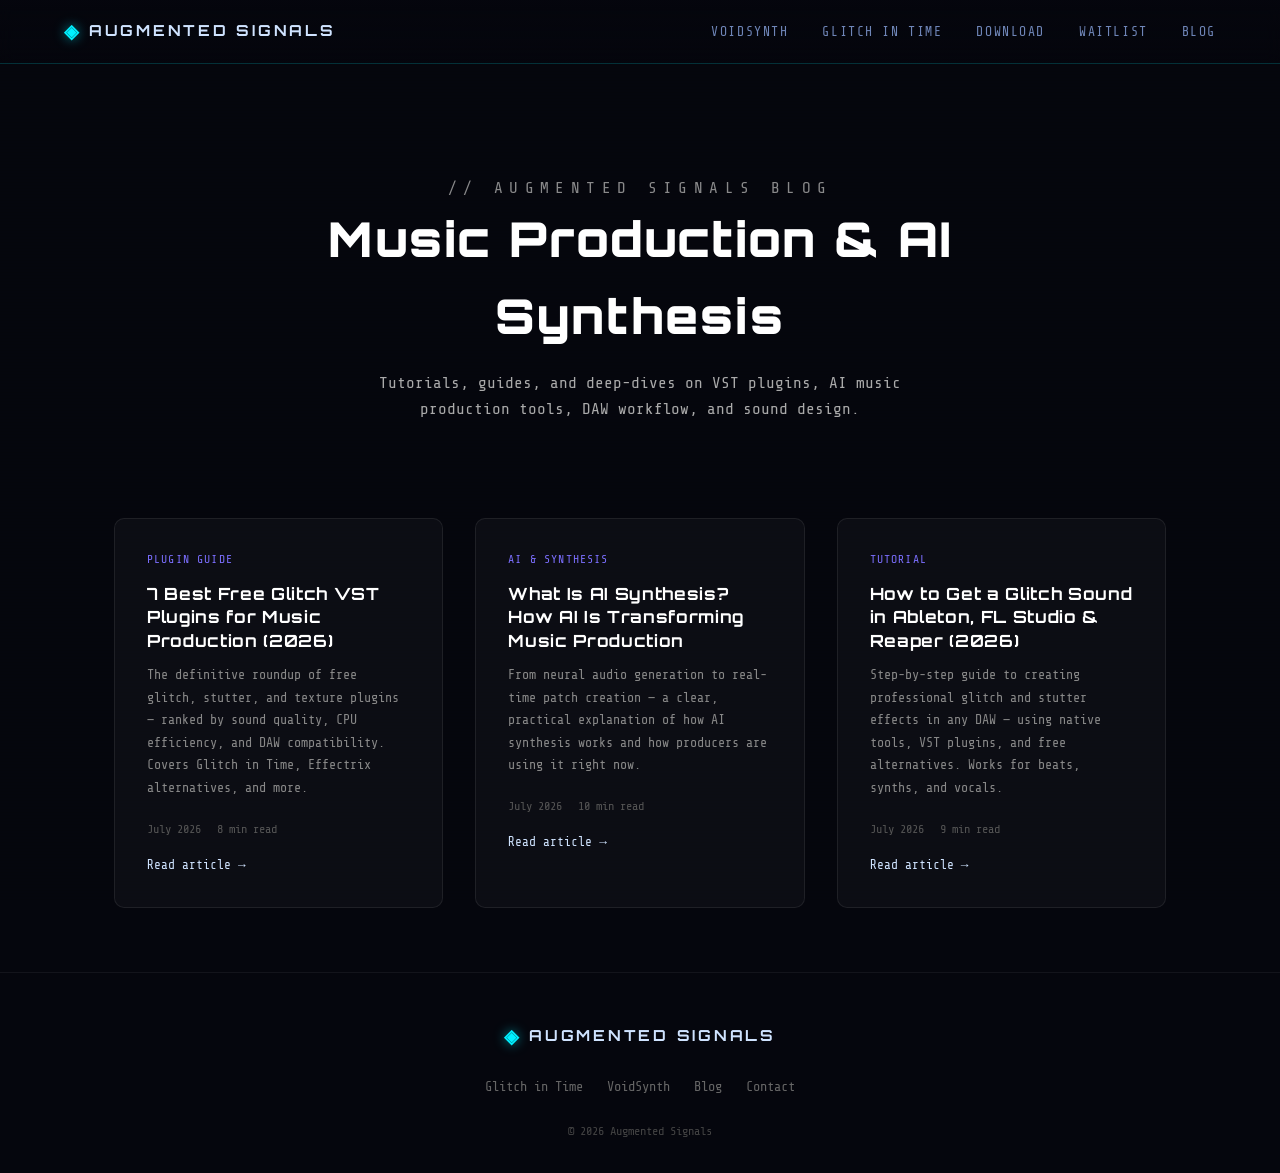
==== blog/index.html @ 1946d60f "SEO: add blog index page" ====
<!DOCTYPE html>
<html lang="en">
<head>
<meta charset="UTF-8" />
<meta name="viewport" content="width=device-width, initial-scale=1.0" />
<title>Blog — Music Production, AI Synthesis & Audio Plugins | Augmented Signals</title>
<meta name="description" content="Tips, tutorials, and deep-dives on music production, AI synthesis, VST plugins, DAW workflow, and sound design from the team at Augmented Signals." />
<link rel="canonical" href="https://augmentedsignals.com/blog/" />
<meta property="og:type" content="website" />
<meta property="og:url" content="https://augmentedsignals.com/blog/" />
<meta property="og:title" content="Blog — Music Production, AI Synthesis & Audio Plugins" />
<meta property="og:description" content="Tips, tutorials, and deep-dives on music production, AI synthesis, VST plugins, and sound design." />
<meta property="og:image" content="https://augmentedsignals.com/assets/plugin.png" />
<meta name="twitter:card" content="summary_large_image" />
<link rel="preconnect" href="https://fonts.googleapis.com" />
<link rel="preconnect" href="https://fonts.gstatic.com" crossorigin />
<link href="https://fonts.googleapis.com/css2?family=Orbitron:wght@500;700;900&family=Share+Tech+Mono&display=swap" rel="stylesheet" />
<link rel="stylesheet" href="/css/style.css" />
<style>
.blog-hero{padding:7rem 1.5rem 3rem;text-align:center;max-width:800px;margin:0 auto}
.blog-hero h1{font-family:'Orbitron',sans-serif;font-size:clamp(1.8rem,5vw,3rem);font-weight:900;margin-bottom:1rem;color:#fff}
.blog-hero p{font-size:1rem;color:#aaa;max-width:540px;margin:0 auto}
.blog-grid{display:grid;grid-template-columns:repeat(auto-fit,minmax(300px,1fr));gap:2rem;max-width:1100px;margin:3rem auto;padding:0 1.5rem}
.blog-card{background:rgba(255,255,255,.03);border:1px solid rgba(255,255,255,.08);border-radius:10px;padding:2rem;transition:border-color .2s,transform .2s;display:flex;flex-direction:column}
.blog-card:hover{border-color:rgba(124,111,255,.4);transform:translateY(-3px)}
.blog-card a{text-decoration:none;color:inherit}
.card-tag{font-family:'Share Tech Mono',monospace;font-size:.72rem;color:#7c6fff;text-transform:uppercase;letter-spacing:.1em;margin-bottom:.75rem}
.card-title{font-family:'Orbitron',sans-serif;font-size:1.05rem;font-weight:700;color:#fff;margin-bottom:.75rem;line-height:1.4}
.card-excerpt{font-family:'Share Tech Mono',monospace;font-size:.83rem;color:#888;line-height:1.7;margin-bottom:1.25rem;flex:1}
.card-meta{font-family:'Share Tech Mono',monospace;font-size:.75rem;color:#555;display:flex;gap:1rem;align-items:center}
.card-read{color:#7c6fff;font-family:'Share Tech Mono',monospace;font-size:.8rem;text-decoration:none;margin-top:1rem;display:inline-block}
.card-read:hover{color:#fff}
</style>
</head>
<body>
<canvas id="bg-canvas" aria-hidden="true"></canvas>
<div class="scanlines" aria-hidden="true"></div>

<header class="nav">
  <a href="/" class="brand"><span class="brand-mark">◈</span><span class="brand-name">AUGMENTED&nbsp;SIGNALS</span></a>
  <nav class="nav-links">
    <a href="/voidsynth/">VoidSynth</a>
    <a href="/glitch-in-time/">Glitch in Time</a>
    <a href="/#download">Download</a>
    <a href="/#waitlist">Waitlist</a>
    <a href="/blog/">Blog</a>
  </nav>
</header>

<main>
  <div class="blog-hero">
    <p class="eyebrow">// AUGMENTED SIGNALS BLOG</p>
    <h1>Music Production &amp; AI Synthesis</h1>
    <p>Tutorials, guides, and deep-dives on VST plugins, AI music production tools, DAW workflow, and sound design.</p>
  </div>

  <div class="blog-grid">

    <article class="blog-card">
      <a href="/blog/best-free-glitch-vst-plugins-2026/">
        <p class="card-tag">Plugin Guide</p>
        <h2 class="card-title">7 Best Free Glitch VST Plugins for Music Production (2026)</h2>
        <p class="card-excerpt">The definitive roundup of free glitch, stutter, and texture plugins — ranked by sound quality, CPU efficiency, and DAW compatibility. Covers Glitch in Time, Effectrix alternatives, and more.</p>
        <div class="card-meta"><span>July 2026</span><span>8 min read</span></div>
      </a>
      <a href="/blog/best-free-glitch-vst-plugins-2026/" class="card-read">Read article →</a>
    </article>

    <article class="blog-card">
      <a href="/blog/ai-synthesis-music-production-guide/">
        <p class="card-tag">AI &amp; Synthesis</p>
        <h2 class="card-title">What Is AI Synthesis? How AI Is Transforming Music Production</h2>
        <p class="card-excerpt">From neural audio generation to real-time patch creation — a clear, practical explanation of how AI synthesis works and how producers are using it right now.</p>
        <div class="card-meta"><span>July 2026</span><span>10 min read</span></div>
      </a>
      <a href="/blog/ai-synthesis-music-production-guide/" class="card-read">Read article →</a>
    </article>

    <article class="blog-card">
      <a href="/blog/how-to-glitch-audio-ableton-fl-studio/">
        <p class="card-tag">Tutorial</p>
        <h2 class="card-title">How to Get a Glitch Sound in Ableton, FL Studio &amp; Reaper (2026)</h2>
        <p class="card-excerpt">Step-by-step guide to creating professional glitch and stutter effects in any DAW — using native tools, VST plugins, and free alternatives. Works for beats, synths, and vocals.</p>
        <div class="card-meta"><span>July 2026</span><span>9 min read</span></div>
      </a>
      <a href="/blog/how-to-glitch-audio-ableton-fl-studio/" class="card-read">Read article →</a>
    </article>

  </div>
</main>

<footer style="text-align:center;padding:3rem 1.5rem 2rem;border-top:1px solid rgba(255,255,255,.06);margin-top:4rem">
  <a href="/" class="brand" style="justify-content:center;margin-bottom:1.5rem;display:flex"><span class="brand-mark">◈</span><span class="brand-name">AUGMENTED&nbsp;SIGNALS</span></a>
  <nav style="display:flex;gap:1.5rem;justify-content:center;flex-wrap:wrap;margin-bottom:1.5rem">
    <a href="/glitch-in-time/" style="color:#666;font-family:'Share Tech Mono',monospace;font-size:.85rem;text-decoration:none">Glitch in Time</a>
    <a href="/voidsynth/" style="color:#666;font-family:'Share Tech Mono',monospace;font-size:.85rem;text-decoration:none">VoidSynth</a>
    <a href="/blog/" style="color:#666;font-family:'Share Tech Mono',monospace;font-size:.85rem;text-decoration:none">Blog</a>
    <a href="/#contact" style="color:#666;font-family:'Share Tech Mono',monospace;font-size:.85rem;text-decoration:none">Contact</a>
  </nav>
  <p style="color:#444;font-family:'Share Tech Mono',monospace;font-size:.75rem">© 2026 Augmented Signals</p>
</footer>
<script src="/js/main.js"></script>
</body>
</html>
---- css/style.css ----
/* ============================================================ *
 *  Augmented Signals — sci-fi theme
 * ============================================================ */
:root{
  --bg:        #05060d;
  --bg-2:      #0a0e1c;
  --panel:     rgba(14,20,40,.72);
  --cyan:      #00f0ff;
  --magenta:   #ff2bd6;
  --violet:    #8b5cff;
  --text:      #cfe3ff;
  --text-dim:  #6f86b8;
  --line:      rgba(0,240,255,.18);
  --glow-cyan: 0 0 12px rgba(0,240,255,.55);
  --glow-mag:  0 0 14px rgba(255,43,214,.5);
}

*{ box-sizing:border-box; margin:0; padding:0; }

html{ scroll-behavior:smooth; }

body{
  font-family:"Share Tech Mono", ui-monospace, monospace;
  background:var(--bg);
  color:var(--text);
  line-height:1.6;
  overflow-x:hidden;
  position:relative;
}

#bg-canvas{ position:fixed; inset:0; z-index:-2; display:block; }

/* CRT scanline overlay */
.scanlines{
  position:fixed; inset:0; z-index:-1; pointer-events:none;
  background:repeating-linear-gradient(
     to bottom, rgba(0,0,0,0) 0 2px, rgba(0,0,0,.18) 2px 3px);
  mix-blend-mode:multiply; opacity:.5;
}

a{ color:inherit; text-decoration:none; }
h1,h2,h3{ font-family:"Orbitron", sans-serif; letter-spacing:.04em; }
.muted{ color:var(--text-dim); }

/* ── NAV ─────────────────────────────────────────────── */
.nav{
  position:sticky; top:0; z-index:50;
  display:flex; align-items:center; justify-content:space-between;
  padding:16px clamp(18px,5vw,64px);
  background:linear-gradient(180deg, rgba(5,6,13,.92), rgba(5,6,13,.4));
  backdrop-filter:blur(8px);
  border-bottom:1px solid var(--line);
}
.brand{ display:flex; align-items:center; gap:10px; font-family:"Orbitron"; font-weight:700; }
.brand-mark{ color:var(--cyan); text-shadow:var(--glow-cyan); font-size:1.2rem; }
.brand-name{ font-size:.95rem; letter-spacing:.18em; }
.nav-links{ display:flex; gap:clamp(14px,3vw,34px); font-size:.82rem; letter-spacing:.12em; }
.nav-links a{ color:var(--text-dim); transition:.2s; text-transform:uppercase; }
.nav-links a:hover{ color:var(--cyan); text-shadow:var(--glow-cyan); }

/* ── HERO ────────────────────────────────────────────── */
.hero{
  position:relative; min-height:92vh;
  display:flex; align-items:center; justify-content:center; text-align:center;
  padding:80px 20px; overflow:hidden;
}
.hero-inner{ position:relative; z-index:2; max-width:900px; }
.eyebrow{ color:var(--cyan); letter-spacing:.4em; font-size:.78rem; margin-bottom:18px; opacity:.8; }
.hero-sub{ color:var(--text-dim); font-size:clamp(.95rem,2.2vw,1.25rem); margin:22px auto 36px; max-width:620px; }
.hero-cta{ display:flex; gap:16px; justify-content:center; flex-wrap:wrap; }

/* perspective grid floor */
.hero-grid{
  position:absolute; left:50%; bottom:-10%; transform:translateX(-50%);
  width:200%; height:60%; z-index:1;
  background-image:
     linear-gradient(var(--line) 1px, transparent 1px),
     linear-gradient(90deg, var(--line) 1px, transparent 1px);
  background-size:60px 60px;
  transform:translateX(-50%) perspective(420px) rotateX(64deg);
  mask-image:linear-gradient(to top, #000 5%, transparent 75%);
  -webkit-mask-image:linear-gradient(to top, #000 5%, transparent 75%);
  animation:grid-move 6s linear infinite;
  opacity:.6;
}
@keyframes grid-move{ from{ background-position:0 0; } to{ background-position:0 60px; } }

/* glitch title */
.glitch{
  position:relative; font-weight:900;
  font-size:clamp(2.1rem,9vw,6rem); line-height:.95;
  color:#eafaff; text-shadow:0 0 18px rgba(0,240,255,.35);
}
.glitch::before,.glitch::after{
  content:attr(data-text); position:absolute; inset:0; overflow:hidden;
}
.glitch::before{ color:var(--magenta); transform:translate(-2px,0); animation:glitch1 2.6s infinite steps(2); clip-path:inset(0 0 55% 0); }
.glitch::after { color:var(--cyan);    transform:translate(2px,0);  animation:glitch2 3.1s infinite steps(2); clip-path:inset(55% 0 0 0); }
@keyframes glitch1{ 0%,92%,100%{transform:translate(-2px,0)} 93%{transform:translate(-7px,-2px)} 96%{transform:translate(4px,1px)} }
@keyframes glitch2{ 0%,90%,100%{transform:translate(2px,0)} 91%{transform:translate(6px,2px)} 95%{transform:translate(-4px,-1px)} }

.glitch-soft{ position:relative; }
.glitch-soft:hover{ animation:shake .3s; text-shadow:var(--glow-cyan); }
@keyframes shake{ 25%{transform:translateX(-2px)} 75%{transform:translateX(2px)} }

/* ── BUTTONS ─────────────────────────────────────────── */
.btn{
  display:inline-block; font-family:"Orbitron"; font-weight:700;
  font-size:.82rem; letter-spacing:.1em; text-transform:uppercase;
  padding:13px 26px; border:1px solid var(--cyan); border-radius:3px;
  cursor:pointer; transition:.18s; position:relative; background:transparent;
  color:var(--cyan);
}
.btn-lg{ padding:16px 34px; font-size:.9rem; }
.btn-primary{ background:linear-gradient(135deg, rgba(0,240,255,.16), rgba(255,43,214,.16)); box-shadow:var(--glow-cyan); }
.btn-primary:hover{ background:linear-gradient(135deg, rgba(0,240,255,.34), rgba(255,43,214,.32)); transform:translateY(-2px); }
.btn-ghost{ border-color:var(--text-dim); color:var(--text); }
.btn-ghost:hover{ border-color:var(--magenta); color:var(--magenta); box-shadow:var(--glow-mag); }

/* ── SECTIONS ────────────────────────────────────────── */
.section{ max-width:1040px; margin:0 auto; padding:90px clamp(18px,5vw,40px); }
.section-head{ display:flex; align-items:center; gap:18px; margin-bottom:44px; }
.sec-index{ color:var(--magenta); font-family:"Orbitron"; font-size:.9rem; text-shadow:var(--glow-mag); }
.section-head h2{ font-size:clamp(1.5rem,4vw,2.4rem); }
.sec-line{ flex:1; height:1px; background:linear-gradient(90deg,var(--cyan),transparent); }

/* ── PLUGIN CARD ─────────────────────────────────────── */
.plugin-card{
  display:grid; grid-template-columns:300px 1fr; gap:34px;
  background:var(--panel); border:1px solid var(--line); border-radius:8px;
  padding:30px; backdrop-filter:blur(6px);
  box-shadow:0 0 40px rgba(0,240,255,.06), inset 0 0 60px rgba(139,92,255,.05);
}
.plugin-visual{ display:flex; flex-direction:column; align-items:center; justify-content:center; gap:18px; }
.plugin-orb{
  width:180px; height:180px; border-radius:50%;
  background:radial-gradient(circle at 35% 30%, var(--cyan), var(--violet) 45%, #11061f 75%);
  box-shadow:0 0 50px rgba(0,240,255,.4), inset 0 0 40px rgba(0,0,0,.6);
  animation:orb 6s ease-in-out infinite; position:relative;
}
.plugin-orb::after{
  content:""; position:absolute; inset:-14px; border-radius:50%;
  border:1px solid var(--magenta); opacity:.35; animation:spin 9s linear infinite;
}
@keyframes orb{ 0%,100%{transform:translateY(0)} 50%{transform:translateY(-10px)} }
@keyframes spin{ to{ transform:rotate(360deg); } }
.plugin-tag{ font-size:.68rem; letter-spacing:.18em; color:var(--text-dim); text-align:center; }

.plugin-name{ font-size:clamp(1.4rem,4vw,2rem); color:#eafaff; }
.plugin-version{ color:var(--magenta); font-size:.8rem; margin:4px 0 14px; letter-spacing:.2em; }
.plugin-desc{ color:var(--text); margin-bottom:22px; }

.feature-grid{ list-style:none; display:grid; grid-template-columns:1fr 1fr; gap:14px 22px; margin-bottom:26px; }
.feature-grid li{ border-left:2px solid var(--cyan); padding-left:12px; }
.feature-grid b{ display:block; color:var(--cyan); font-size:.86rem; letter-spacing:.05em; }
.feature-grid span{ color:var(--text-dim); font-size:.78rem; }

.plugin-actions{ display:flex; align-items:center; gap:20px; flex-wrap:wrap; }
.dl-counter{ font-size:.8rem; color:var(--text-dim); display:flex; align-items:center; gap:8px; }
.dl-dot{ width:8px; height:8px; border-radius:50%; background:var(--cyan); box-shadow:var(--glow-cyan); animation:pulse 1.6s infinite; }
@keyframes pulse{ 0%,100%{opacity:1} 50%{opacity:.25} }
#dl-count{ color:var(--cyan); font-weight:bold; }

/* ── SHOWCASE: real plugin wrapped in FX ─────────────── */
.showcase{ padding:40px 16px 30px; display:flex; flex-direction:column; align-items:center; perspective:1400px; }
.stage{ position:relative; width:min(820px,94vw); }
.plugin-frame{
  position:relative; border-radius:12px; overflow:hidden;
  transform-style:preserve-3d; transition:transform .15s ease-out;
  border:1px solid rgba(0,240,255,.35);
  box-shadow:0 0 60px rgba(0,240,255,.18), 0 0 120px rgba(139,92,255,.12), 0 30px 60px rgba(0,0,0,.6);
  animation:boot 1.1s ease-out both;
}
@keyframes boot{ 0%{opacity:0; filter:brightness(3) blur(8px); transform:scale(.96)} 60%{opacity:1; filter:brightness(1.2) blur(0)} 100%{filter:none} }
.frame-glow{ position:absolute; inset:-2px; border-radius:12px; z-index:3; pointer-events:none;
  background:linear-gradient(120deg, transparent 30%, rgba(0,240,255,.5), rgba(255,43,214,.5), transparent 70%);
  background-size:300% 300%; mix-blend-mode:screen; opacity:.55; animation:sweepglow 5s linear infinite; }
@keyframes sweepglow{ to{ background-position:300% 0; } }
.plugin-img{ display:block; width:100%; height:auto; position:relative; z-index:1; }
/* RGB-split glitch layers (flicker occasionally) */
.plugin-img.gl{ position:absolute; inset:0; z-index:2; mix-blend-mode:screen; opacity:0; pointer-events:none; }
.gl-r{ animation:glr 7s steps(1) infinite; }
.gl-c{ animation:glc 7s steps(1) infinite; }
@keyframes glr{ 0%,96%,100%{opacity:0;transform:translate(0,0)} 97%{opacity:.7;transform:translate(-6px,2px);filter:hue-rotate(-40deg) saturate(3)} 98.5%{opacity:.5;transform:translate(4px,-2px)} }
@keyframes glc{ 0%,95%,100%{opacity:0;transform:translate(0,0)} 96%{opacity:.6;transform:translate(6px,-2px);filter:hue-rotate(140deg) saturate(3)} 99%{opacity:.4;transform:translate(-4px,1px)} }
/* scan beam */
.scan-beam{ position:absolute; left:0; right:0; top:0; height:18%; z-index:2; pointer-events:none;
  background:linear-gradient(180deg, rgba(0,240,255,.16), rgba(0,240,255,0)); animation:scanb 4.5s linear infinite; }
@keyframes scanb{ 0%{transform:translateY(-20%)} 100%{transform:translateY(560%)} }
/* HUD corners */
.frame-corners i{ position:absolute; width:18px; height:18px; z-index:4; border:2px solid var(--cy); opacity:.8; }
.frame-corners i:nth-child(1){ top:8px; left:8px; border-right:0; border-bottom:0; }
.frame-corners i:nth-child(2){ top:8px; right:8px; border-left:0; border-bottom:0; }
.frame-corners i:nth-child(3){ bottom:8px; left:8px; border-right:0; border-top:0; }
.frame-corners i:nth-child(4){ bottom:8px; right:8px; border-left:0; border-top:0; }
.stage-floor{ width:70%; height:60px; margin:-6px auto 0; border-radius:50%;
  background:radial-gradient(ellipse at center, rgba(0,240,255,.22), transparent 70%); filter:blur(8px); }
.stage-cap{ color:var(--text-dim); font-size:.74rem; letter-spacing:.14em; margin-top:14px; }

/* ── STAGE DESCRIPTION ───────────────────────────────── */
.stage-desc{
  max-width:min(820px,94vw); margin-top:48px; text-align:center;
}
.stage-desc-title{
  font-family:"Orbitron", sans-serif; font-weight:900;
  font-size:clamp(1.6rem,5vw,2.8rem); line-height:1.15;
  color:#eafaff; letter-spacing:.04em; margin-bottom:16px;
}
.stage-desc-accent{ color:var(--magenta); text-shadow:var(--glow-mag); }
.stage-desc-lead{
  font-family:"Orbitron", sans-serif; font-size:clamp(.9rem,2.2vw,1.15rem);
  color:var(--cyan); letter-spacing:.06em; margin-bottom:22px;
  text-shadow:var(--glow-cyan);
}
.stage-desc-body{
  font-family:"Share Tech Mono", monospace; font-size:clamp(.88rem,1.8vw,1.02rem);
  color:var(--text); line-height:1.75; margin-bottom:28px;
  max-width:740px; margin-left:auto; margin-right:auto;
}
.stage-desc-tags{
  display:flex; justify-content:center; gap:16px; flex-wrap:wrap;
}
.stage-desc-tags span{
  font-family:"Orbitron", sans-serif; font-size:.72rem; letter-spacing:.18em;
  text-transform:uppercase; color:var(--cyan); border:1px solid var(--cyan);
  border-radius:3px; padding:5px 14px;
  box-shadow:var(--glow-cyan); opacity:.85;
}

/* ── DOWNLOAD ────────────────────────────────────────── */
.download-box{
  display:flex; align-items:center; justify-content:space-between; gap:30px; flex-wrap:wrap;
  background:var(--panel); border:1px solid var(--line); border-radius:8px;
  padding:34px; backdrop-filter:blur(6px); box-shadow:0 0 40px rgba(255,43,214,.06);
}
.dl-info h3{ font-size:1.2rem; margin-bottom:8px; }
.dl-note{ color:var(--text-dim); font-size:.8rem; margin-top:10px; max-width:440px; }
.dl-actions{ display:flex; flex-direction:column; gap:12px; align-items:stretch; }
.dl-actions .btn{ text-align:center; }
.dl-changelog{
  list-style:none; margin:10px 0 12px; display:flex; flex-direction:column; gap:7px;
}
.dl-changelog li{
  font-size:.78rem; color:var(--text-dim); display:flex; align-items:baseline; gap:8px;
}
.cl-tag{
  font-family:"Orbitron", sans-serif; font-size:.62rem; letter-spacing:.12em;
  color:var(--cyan); border:1px solid var(--cyan); border-radius:2px;
  padding:1px 6px; white-space:nowrap; opacity:.85; flex-shrink:0;
}

/* ── CONTACT ─────────────────────────────────────────── */
.contact-intro{ color:var(--text-dim); margin-bottom:28px; max-width:560px; }
.contact-form{ display:flex; flex-direction:column; gap:18px; max-width:680px; }
.form-row{ display:grid; grid-template-columns:1fr 1fr; gap:18px; }
.contact-form label{ display:flex; flex-direction:column; gap:7px; font-size:.78rem; letter-spacing:.1em; color:var(--text-dim); text-transform:uppercase; }
.contact-form input,.contact-form select,.contact-form textarea{
  background:rgba(3,6,16,.7); border:1px solid var(--line); border-radius:4px;
  color:var(--text); font-family:"Share Tech Mono", monospace; font-size:.95rem;
  padding:12px 14px; transition:.18s; resize:vertical;
}
.contact-form input:focus,.contact-form select:focus,.contact-form textarea:focus{
  outline:none; border-color:var(--cyan); box-shadow:var(--glow-cyan);
}
.contact-form .btn{ align-self:flex-start; }
.form-status{ font-size:.85rem; min-height:1.2em; }
.form-status.ok{ color:var(--cyan); }
.form-status.err{ color:var(--magenta); }

/* ── FOOTER ──────────────────────────────────────────── */
.footer{
  border-top:1px solid var(--line); margin-top:40px;
  padding:28px clamp(18px,5vw,64px);
  display:flex; align-items:center; justify-content:space-between; flex-wrap:wrap; gap:14px;
}
.footer-brand{ font-family:"Orbitron"; color:var(--cyan); letter-spacing:.18em; font-size:.85rem; }
.footer-meta{ display:flex; gap:22px; font-size:.78rem; }

/* ── RESPONSIVE ──────────────────────────────────────── */
@media (max-width:760px){
  .plugin-card{ grid-template-columns:1fr; }
  .feature-grid{ grid-template-columns:1fr; }
  .form-row{ grid-template-columns:1fr; }
  .nav-links{ gap:14px; }
}

/* ============================================================ *
 *  VOIDSYNTH SECTION
 * ============================================================ */

/* Product divider between plugins */
.product-divider{
  text-align:center;
  padding:60px clamp(18px,5vw,64px) 20px;
  position:relative;
}
.product-divider::before,.product-divider::after{
  content:""; position:absolute; top:50%; width:calc(50% - 160px);
  height:1px; background:linear-gradient(90deg,transparent,rgba(139,92,255,.35));
}
.product-divider::before{ left:clamp(18px,5vw,64px); }
.product-divider::after{ right:clamp(18px,5vw,64px); transform:scaleX(-1); }
.product-divider span{
  font-family:"Orbitron"; font-size:.7rem; letter-spacing:.22em;
  color:var(--violet); opacity:.7; padding:0 18px; position:relative;
}

/* VoidSynth eyebrow & accent */
.vs-eyebrow{ color:var(--violet); }
.vs-accent{ color:var(--violet); }

/* VoidSynth showcase — mirrors .showcase but violet-tinted */
.vs-showcase{ border-top:1px solid rgba(139,92,255,.15); }

.vs-showcase .stage{ width:min(1700px,98vw); }

.vs-stage-floor{ width:70%; height:60px; margin:-6px auto 0; border-radius:50%;
  background:radial-gradient(ellipse at center, rgba(139,92,255,.28), transparent 70%); filter:blur(8px); }

.vs-video-wrap{ width:min(900px,94vw); margin:34px auto 8px; }
.vs-video-frame{
  position:relative; width:100%; padding-top:56.25%; /* 16:9 */
  border:1px solid rgba(139,92,255,.35); border-radius:6px; overflow:hidden;
  box-shadow:0 0 40px rgba(139,92,255,.2), 0 0 80px rgba(139,92,255,.08);
  background:#05060d;
}
.vs-video-frame iframe{
  position:absolute; inset:0; width:100%; height:100%; border:0;
}

.vs-subscribe{
  display:flex; align-items:center; justify-content:center; gap:10px;
  flex-wrap:wrap; margin-top:16px;
}
.vs-subscribe-label{ color:var(--text-dim); font-size:.82rem; letter-spacing:.03em; }

.vs-frame{
  position:relative;
  border:1px solid rgba(139,92,255,.35);
  border-radius:6px;
  overflow:hidden;
  box-shadow:0 0 40px rgba(139,92,255,.2), 0 0 80px rgba(139,92,255,.08), inset 0 0 30px rgba(139,92,255,.05);
  transition:transform .12s ease;
}
.vs-glow{
  position:absolute; inset:0; pointer-events:none;
  background:radial-gradient(ellipse at 50% 0%, rgba(139,92,255,.18) 0%, transparent 65%);
  z-index:1;
}
.vs-img{
  width:100%; display:block; border-radius:4px;
}
.vs-scan-beam{
  position:absolute; left:0; right:0; height:2px;
  background:linear-gradient(90deg,transparent,rgba(139,92,255,.7),transparent);
  animation:scanbeam 3.5s linear infinite; z-index:2; top:0;
}

/* VoidSynth section index + line */
.vs-sec-index{ color:var(--violet) !important; }
.vs-sec-line{ background:rgba(139,92,255,.4) !important; }

/* VoidSynth feature grid — violet accents */
.vs-feature-grid li b{ color:var(--violet); }
.vs-feature-grid li{
  border-color:rgba(139,92,255,.2);
  background:linear-gradient(135deg,rgba(139,92,255,.05),transparent);
}
.vs-feature-grid li:hover{
  border-color:rgba(139,92,255,.5);
  box-shadow:0 0 14px rgba(139,92,255,.15);
}

/* VoidSynth tags */
.vs-tags span{
  background:rgba(139,92,255,.12);
  border:1px solid rgba(139,92,255,.35);
  color:var(--violet);
}

/* Waitlist section */
.vs-waitlist-section{ border-top:1px solid rgba(139,92,255,.15); }

/* VoidSynth demo video — sits under the showcase image */
.vs-video-wrap{ width:min(820px,94vw); margin:32px auto 0; }
.vs-video-frame{
  position:relative; width:100%; padding-top:56.25%;
  border:1px solid rgba(139,92,255,.35); border-radius:6px; overflow:hidden;
  box-shadow:0 0 40px rgba(139,92,255,.2), 0 0 80px rgba(139,92,255,.08);
}
.vs-video-frame iframe{ position:absolute; inset:0; width:100%; height:100%; border:0; }

.vs-waitlist-form input,
.vs-waitlist-form select,
.vs-waitlist-form textarea{
  border-color:rgba(139,92,255,.3);
}
.vs-waitlist-form input:focus,
.vs-waitlist-form select:focus{
  border-color:var(--violet);
  box-shadow:0 0 0 2px rgba(139,92,255,.2);
  outline:none;
}

/* Violet primary button */
.vs-btn-primary{
  background:linear-gradient(135deg,#6b3aee,#8b5cff);
  color:#fff; border:none;
  box-shadow:0 0 18px rgba(139,92,255,.45);
  transition:box-shadow .2s, transform .15s;
}
.vs-btn-primary:hover{
  box-shadow:0 0 32px rgba(139,92,255,.7);
  transform:translateY(-1px);
}

@media (max-width:760px){
  .vs-feature-grid{ grid-template-columns:1fr; }
  .product-divider::before,.product-divider::after{ display:none; }
}
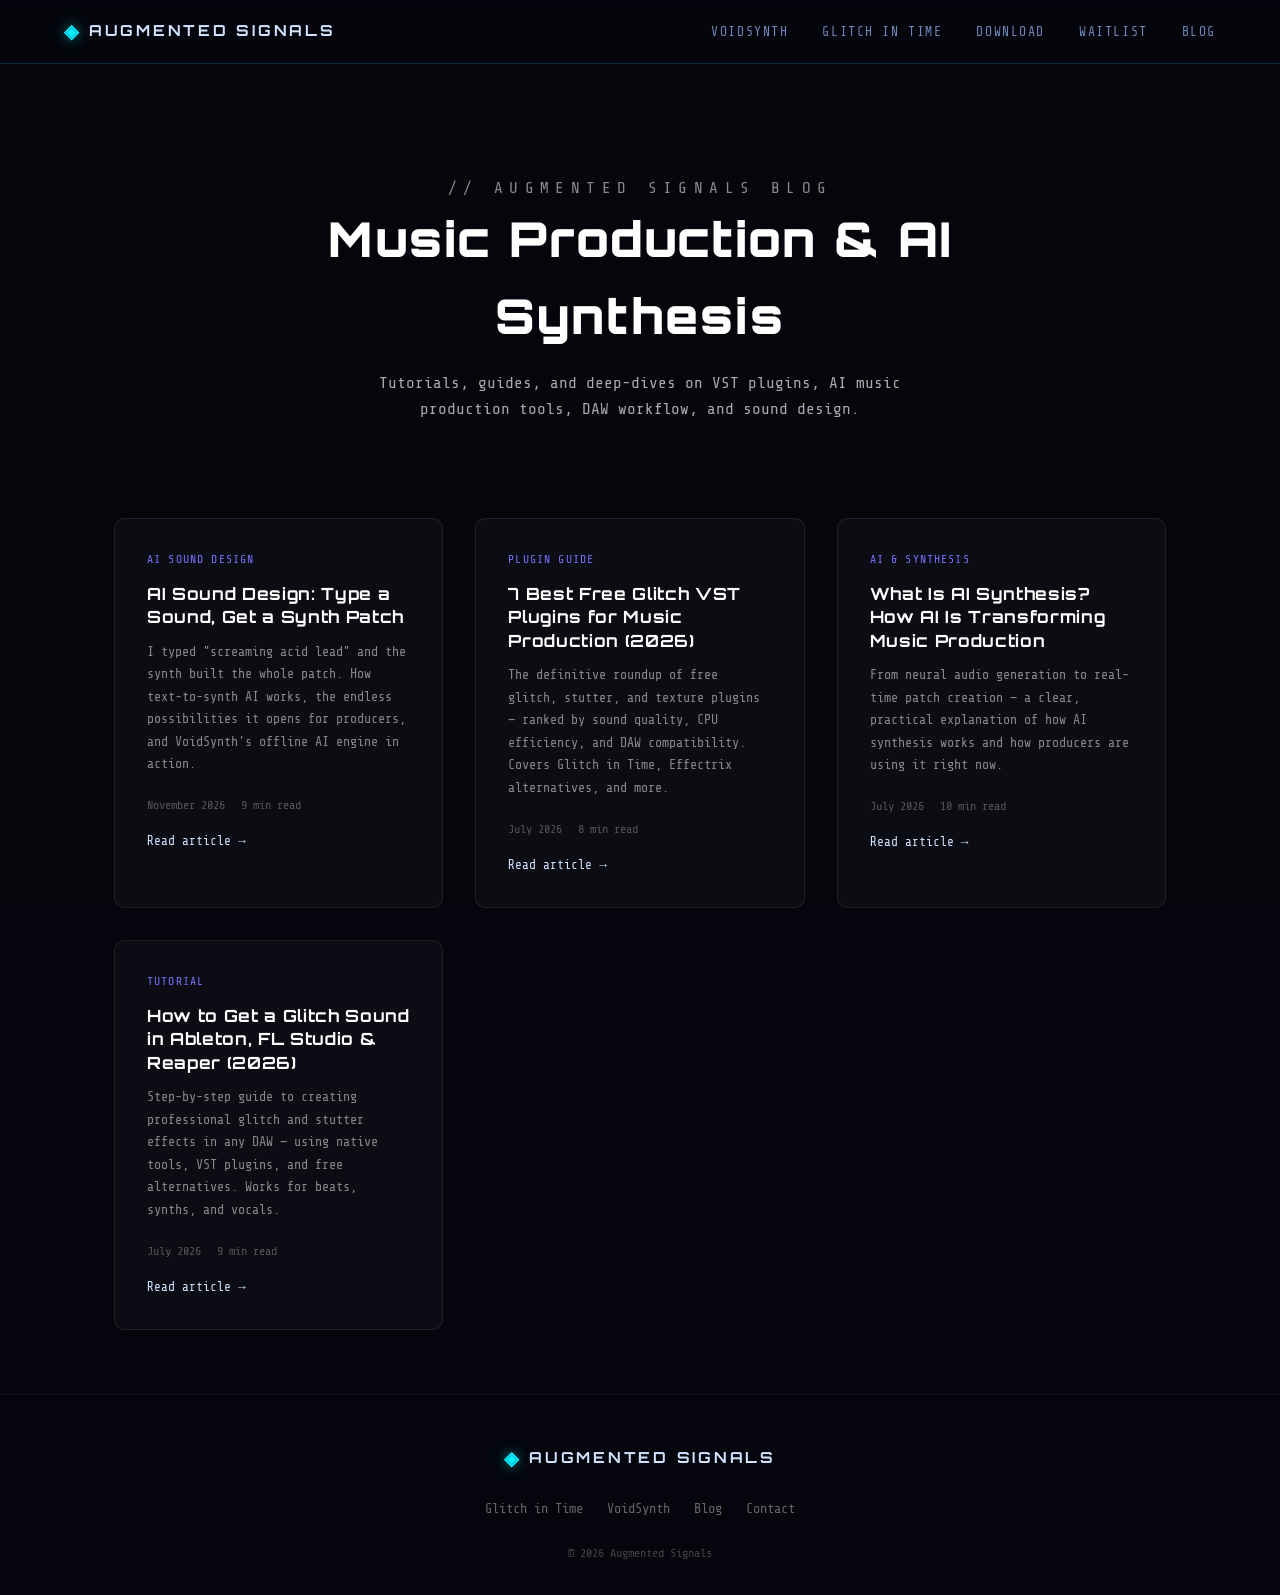
==== commit b61bce68: "Add blog post: AI Sound Design - Type a Sound, Get a Synth Patch New SEO article targeting AI sound " ====
--- a/blog/index.html
+++ b/blog/index.html
@@ -57,6 +57,16 @@
   <div class="blog-grid">
 
     <article class="blog-card">
+      <a href="/blog/ai-sound-design-text-to-synth/">
+        <p class="card-tag">AI Sound Design</p>
+        <h2 class="card-title">AI Sound Design: Type a Sound, Get a Synth Patch</h2>
+        <p class="card-excerpt">I typed "screaming acid lead" and the synth built the whole patch. How text-to-synth AI works, the endless possibilities it opens for producers, and VoidSynth's offline AI engine in action.</p>
+        <div class="card-meta"><span>November 2026</span><span>9 min read</span></div>
+      </a>
+      <a href="/blog/ai-sound-design-text-to-synth/" class="card-read">Read article →</a>
+    </article>
+
+    <article class="blog-card">
       <a href="/blog/best-free-glitch-vst-plugins-2026/">
         <p class="card-tag">Plugin Guide</p>
         <h2 class="card-title">7 Best Free Glitch VST Plugins for Music Production (2026)</h2>
--- a/css/style.css
+++ b/css/style.css
@@ -227,7 +227,21 @@
   box-shadow:var(--glow-cyan); opacity:.85;
 }
 
+.stage-desc-video{
+  margin:32px auto 0; max-width:720px; width:100%;
+  aspect-ratio:16/9; overflow:hidden;
+  border-radius:8px; border:1px solid rgba(0,255,255,.2);
+  box-shadow:0 0 32px rgba(0,255,255,.12);
+}
+.stage-desc-video iframe{
+  width:100%; height:100%; border:0; display:block;
+}
+
 /* ── DOWNLOAD ────────────────────────────────────────── */
+.download-grid{
+  display:grid; grid-template-columns:1fr 1fr; gap:24px;
+}
+@media(max-width:860px){ .download-grid{ grid-template-columns:1fr; } }
 .download-box{
   display:flex; align-items:center; justify-content:space-between; gap:30px; flex-wrap:wrap;
   background:var(--panel); border:1px solid var(--line); border-radius:8px;
